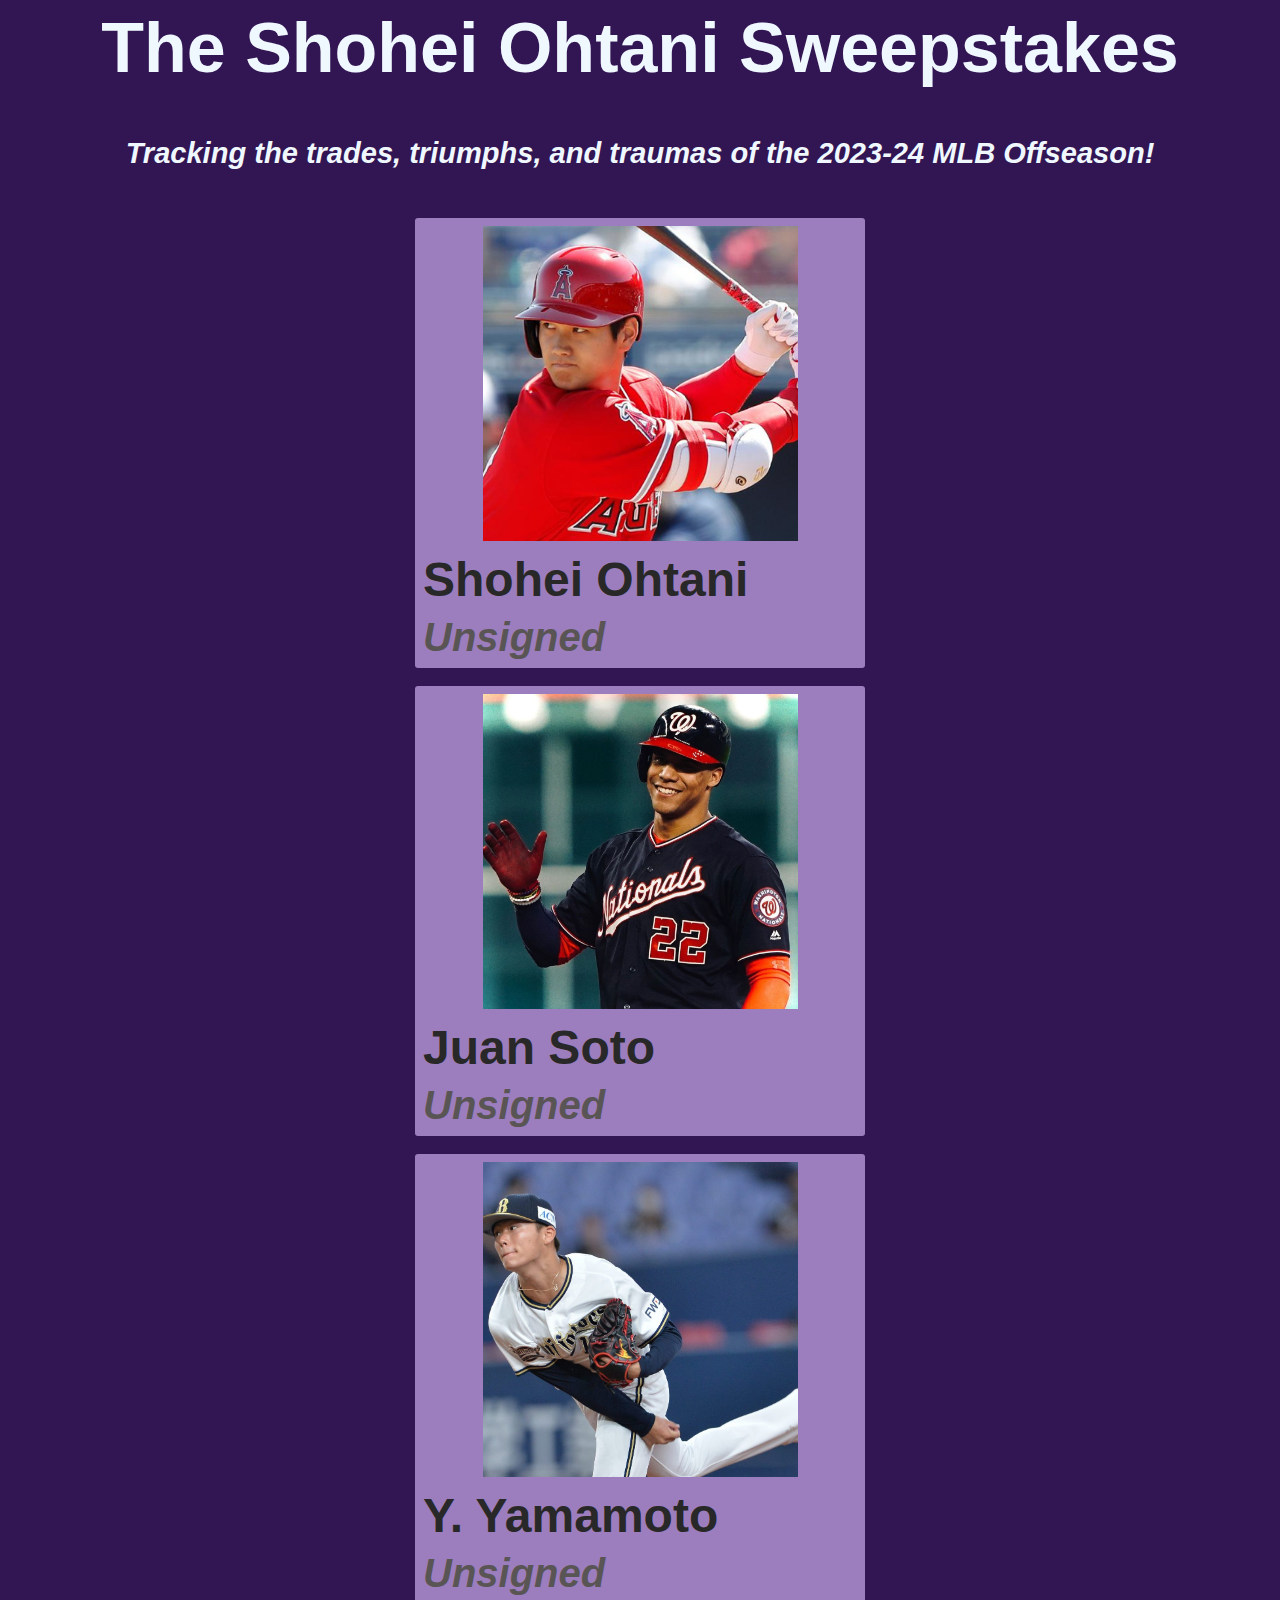
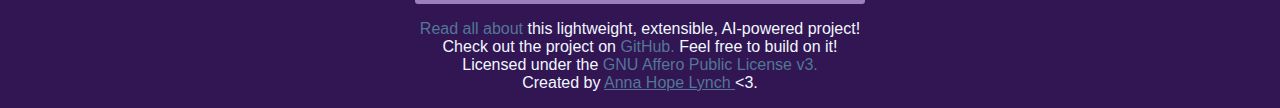
==== html/index.html @ 6c8fa7ea "Initial version before HTML risk" ====
<html>
    <head>
        <title> Shohei Ohtani Sweepstakes </title>

        <link rel="stylesheet" type="text/css" href="styles.css">
        <link rel="icon" type="image/x-icon" href="./favicon.ico">
    </head>
    
    <body>
        <div class="titleBar"> 
            <h1> <b> The Shohei Ohtani Sweepstakes</b> </h1>
            <h5> Tracking the trades, triumphs, and traumas of the 2023-24 MLB Offseason! </h5>
        </div>

        <div class="playerTile">
            <div class="playerPhoto">
                <img src="./playerPhotos/ohtani.jpg"> </img>
            </div>
            <div class="playerText"">
                <h3>Shohei Ohtani </h3> <h4 id="ohtaniStatus">Unsigned</h4> 
            </div> 
        </div>

        <br>
        <br>
        <div class="playerTile">
            <div class="playerPhoto">
                <img src="./playerPhotos/soto.jpg"> </img>
            </div>
            <div class="playerText">
                <h3> Juan Soto </h3> <h4 id="sotoStatus">Unsigned</h4> 
            </div> 
        </div>

        <br>
        <br>
        <div class="playerTile">
            <div class="playerPhoto">
                <img src="./playerPhotos/yamamoto.jpg"> </img>
            </div>
            <div class="playerText" #id="yamamotoText">
                <h3> Y. Yamamoto </h3> <h4 #id="yamamotoStatus">Unsigned</h4> 
            </div> 
        </div>

        <p> 
            <a hrel="./about/index.html"> Read all about </a> this lightweight, extensible, AI-powered project! <br>
            Check out the project on <a hrel="https://github.com/dreamfunicular/ohtaniSweepstakes">GitHub.</a> Feel free to build on it! <br> 
            Licensed under the <a hrel="https://www.gnu.org/licenses/agpl-3.0.en.html">GNU Affero Public License v3.</a> <br>
            Created by <a href="https://fruitofthefirehose.org/"> Anna Hope Lynch </a> &lt;3.  
        </p>
    </body>
</html>
---- html/styles.css ----
body {
    background-color: rgb(50, 21, 83);
    text-align: center;
}

.titleBar {
    font-family:Impact, Haettenschweiler, 'Arial Narrow Bold', sans-serif;
    font-size: 35px;
    color: aliceblue;
}
.titleBar h5 {
    font-style: italic;
}

p {
    color: aliceblue;
    font-family:Impact, Haettenschweiler, 'Arial Narrow Bold', sans-serif;
}

a {
    color: rgb(82, 119, 151);
}

.playerTile {
    overflow: hidden;
    text-overflow: ellipsis;
    width: 450px;
    height: 450px;
    background-color: rgb(156, 126, 190);   
    position: relative;
    display: inline-block;
    text-align: center;
    border-radius: 3px;
}

.playerTile:hover {
    box-shadow: 0 0 5px #ffffff;
}

.playerPhoto {
    background-color: rgb(206, 183, 233);
    display: inline-block;
    width: auto;
    height: 70%;
    margin: 8px;
    aspect-ratio: 1;
}

.playerText {
    font-family: Arial, Helvetica, sans-serif;
    height: 30%;
    width: auto;
    text-align: left;
}

h3 {
    text-align: left;
    height: auto;
    font-size: 48px;
    margin: 8px;
    margin-top: 3px;
    color: rgb(41, 40, 40);
}

h4 {
    text-align: left;
    height: auto;
    font-size: 40px;
    margin: 8px;
    color: rgb(90, 85, 85);
    font-style: italic;
    text-overflow: clip;
}

img {
    object-fit: cover;
    aspect-ratio: 1;
    height: 100%;   
    width: 100%;
}
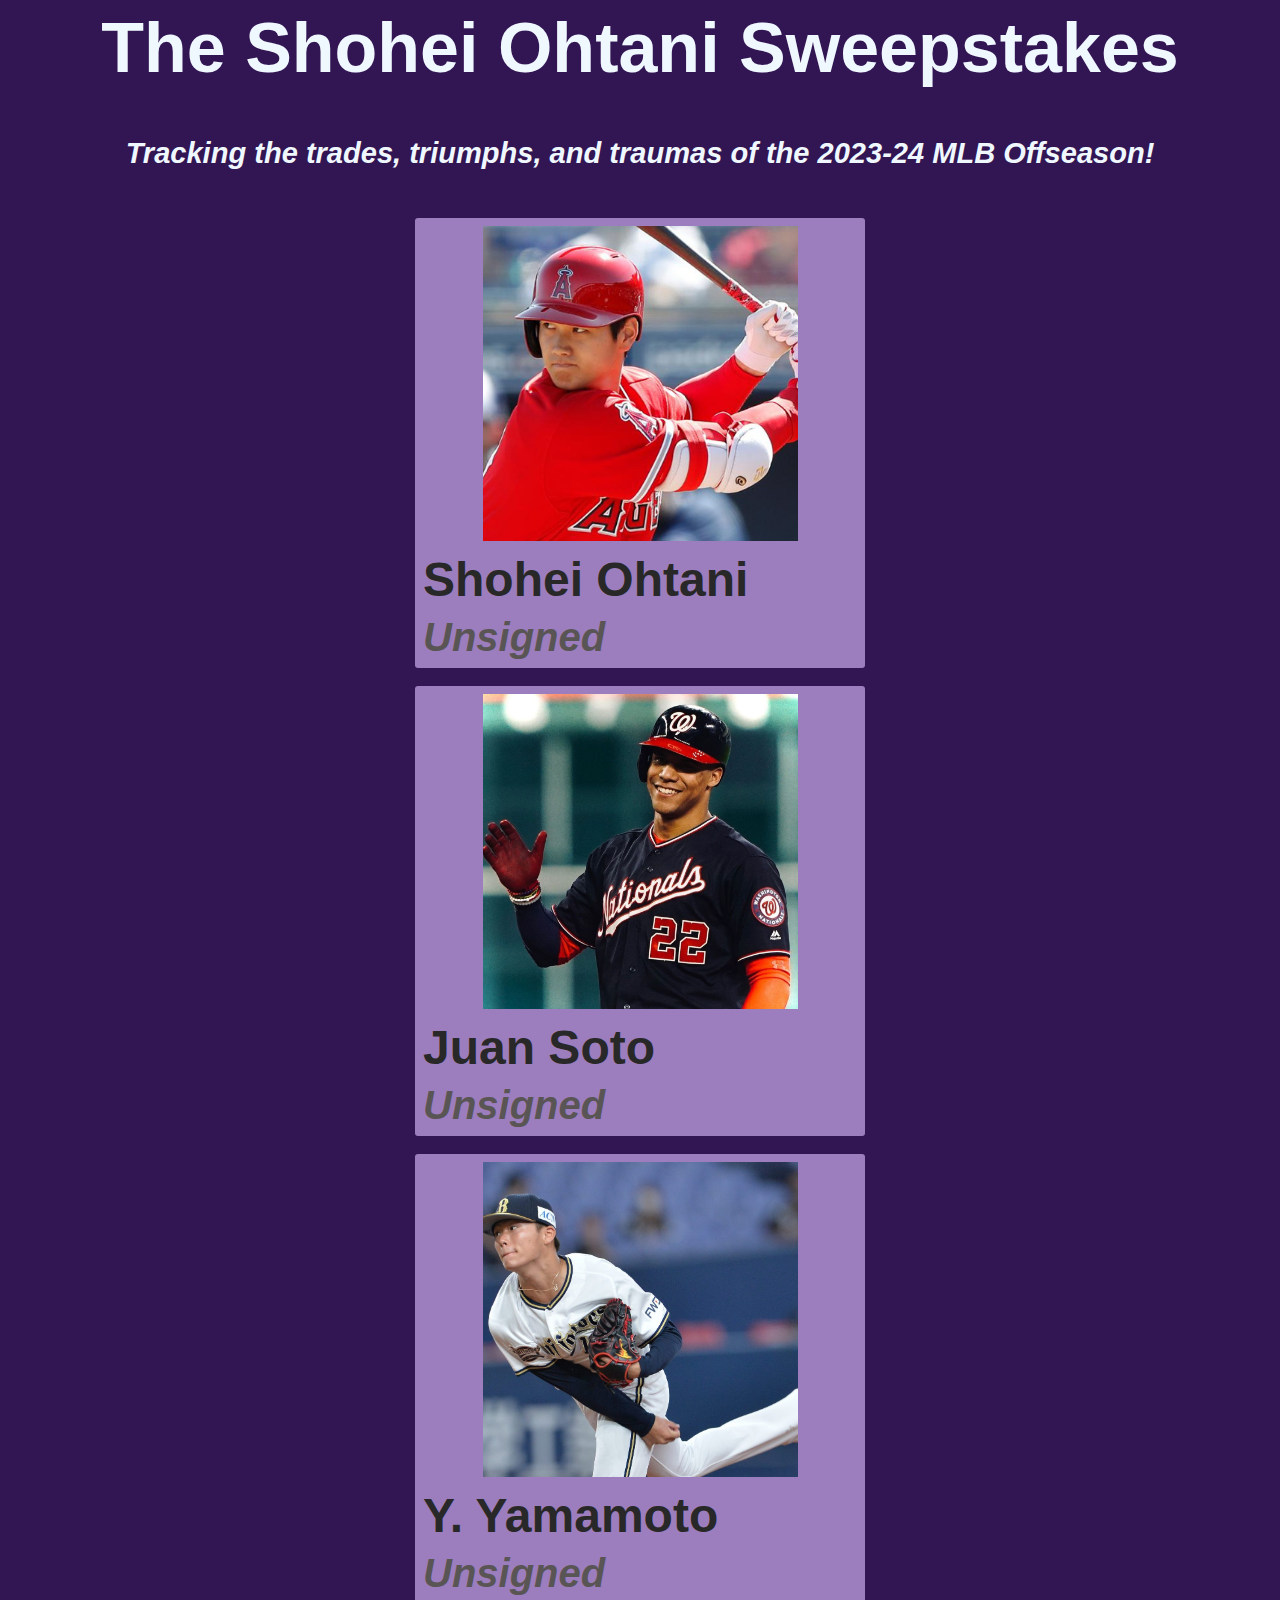
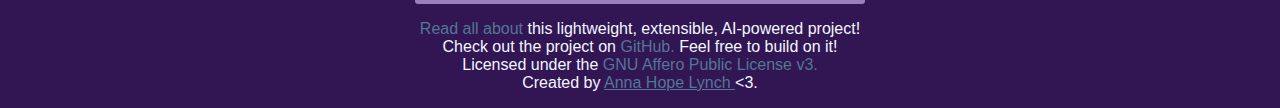
==== commit 7d5113cd: "Before OpenAI migration" ====
--- a/html/index.html
+++ b/html/index.html
@@ -1,53 +1,87 @@
 <html>
-    <head>
-        <title> Shohei Ohtani Sweepstakes </title>
-
-        <link rel="stylesheet" type="text/css" href="styles.css">
-        <link rel="icon" type="image/x-icon" href="./favicon.ico">
-    </head>
-    
-    <body>
-        <div class="titleBar"> 
-            <h1> <b> The Shohei Ohtani Sweepstakes</b> </h1>
-            <h5> Tracking the trades, triumphs, and traumas of the 2023-24 MLB Offseason! </h5>
-        </div>
-
-        <div class="playerTile">
-            <div class="playerPhoto">
-                <img src="./playerPhotos/ohtani.jpg"> </img>
-            </div>
-            <div class="playerText"">
-                <h3>Shohei Ohtani </h3> <h4 id="ohtaniStatus">Unsigned</h4> 
-            </div> 
-        </div>
-
-        <br>
-        <br>
-        <div class="playerTile">
-            <div class="playerPhoto">
-                <img src="./playerPhotos/soto.jpg"> </img>
-            </div>
-            <div class="playerText">
-                <h3> Juan Soto </h3> <h4 id="sotoStatus">Unsigned</h4> 
-            </div> 
-        </div>
-
-        <br>
-        <br>
-        <div class="playerTile">
-            <div class="playerPhoto">
-                <img src="./playerPhotos/yamamoto.jpg"> </img>
-            </div>
-            <div class="playerText" #id="yamamotoText">
-                <h3> Y. Yamamoto </h3> <h4 #id="yamamotoStatus">Unsigned</h4> 
-            </div> 
-        </div>
-
-        <p> 
-            <a hrel="./about/index.html"> Read all about </a> this lightweight, extensible, AI-powered project! <br>
-            Check out the project on <a hrel="https://github.com/dreamfunicular/ohtaniSweepstakes">GitHub.</a> Feel free to build on it! <br> 
-            Licensed under the <a hrel="https://www.gnu.org/licenses/agpl-3.0.en.html">GNU Affero Public License v3.</a> <br>
-            Created by <a href="https://fruitofthefirehose.org/"> Anna Hope Lynch </a> &lt;3.  
-        </p>
-    </body>
+ <head>
+  <title>
+   Shohei Ohtani Sweepstakes
+  </title>
+  <link href="styles.css" rel="stylesheet" type="text/css"/>
+  <link href="./favicon.ico" rel="icon" type="image/x-icon"/>
+ </head>
+ <body>
+  <div class="titleBar">
+   <h1>
+    <b>
+     The Shohei Ohtani Sweepstakes
+    </b>
+   </h1>
+   <h5>
+    Tracking the trades, triumphs, and traumas of the 2023-24 MLB Offseason!
+   </h5>
+  </div>
+  <div class="playerTile">
+   <div class="playerPhoto">
+    <img src="./playerPhotos/ohtani.jpg"/>
+   </div>
+   <div class="playerText">
+    <h3>
+     Shohei Ohtani
+    </h3>
+    <h4 id="ohtaniStatus">
+        Unsigned
+    </h4>
+   </div>
+  </div>
+  <br/>
+  <br/>
+  <div class="playerTile">
+   <div class="playerPhoto">
+    <img src="./playerPhotos/soto.jpg"/>
+   </div>
+   <div class="playerText">
+    <h3>
+     Juan Soto
+    </h3>
+    <h4 id="sotoStatus">
+     Unsigned
+    </h4>
+   </div>
+  </div>
+  <br/>
+  <br/>
+  <div class="playerTile">
+   <div class="playerPhoto">
+    <img src="./playerPhotos/yamamoto.jpg"/>
+   </div>
+   <div class="playerText">
+    <h3>
+     Y. Yamamoto
+    </h3>
+    <h4 #id="yamamotoStatus">
+     Unsigned
+    </h4>
+   </div>
+  </div>
+  <p>
+   <a hrel="./about/index.html">
+    Read all about
+   </a>
+   this lightweight, extensible, AI-powered project!
+   <br/>
+   Check out the project on
+   <a hrel="https://github.com/dreamfunicular/ohtaniSweepstakes">
+    GitHub.
+   </a>
+   Feel free to build on it!
+   <br/>
+   Licensed under the
+   <a hrel="https://www.gnu.org/licenses/agpl-3.0.en.html">
+    GNU Affero Public License v3.
+   </a>
+   <br/>
+   Created by
+   <a href="https://fruitofthefirehose.org/">
+    Anna Hope Lynch
+   </a>
+   &lt;3.
+  </p>
+ </body>
 </html>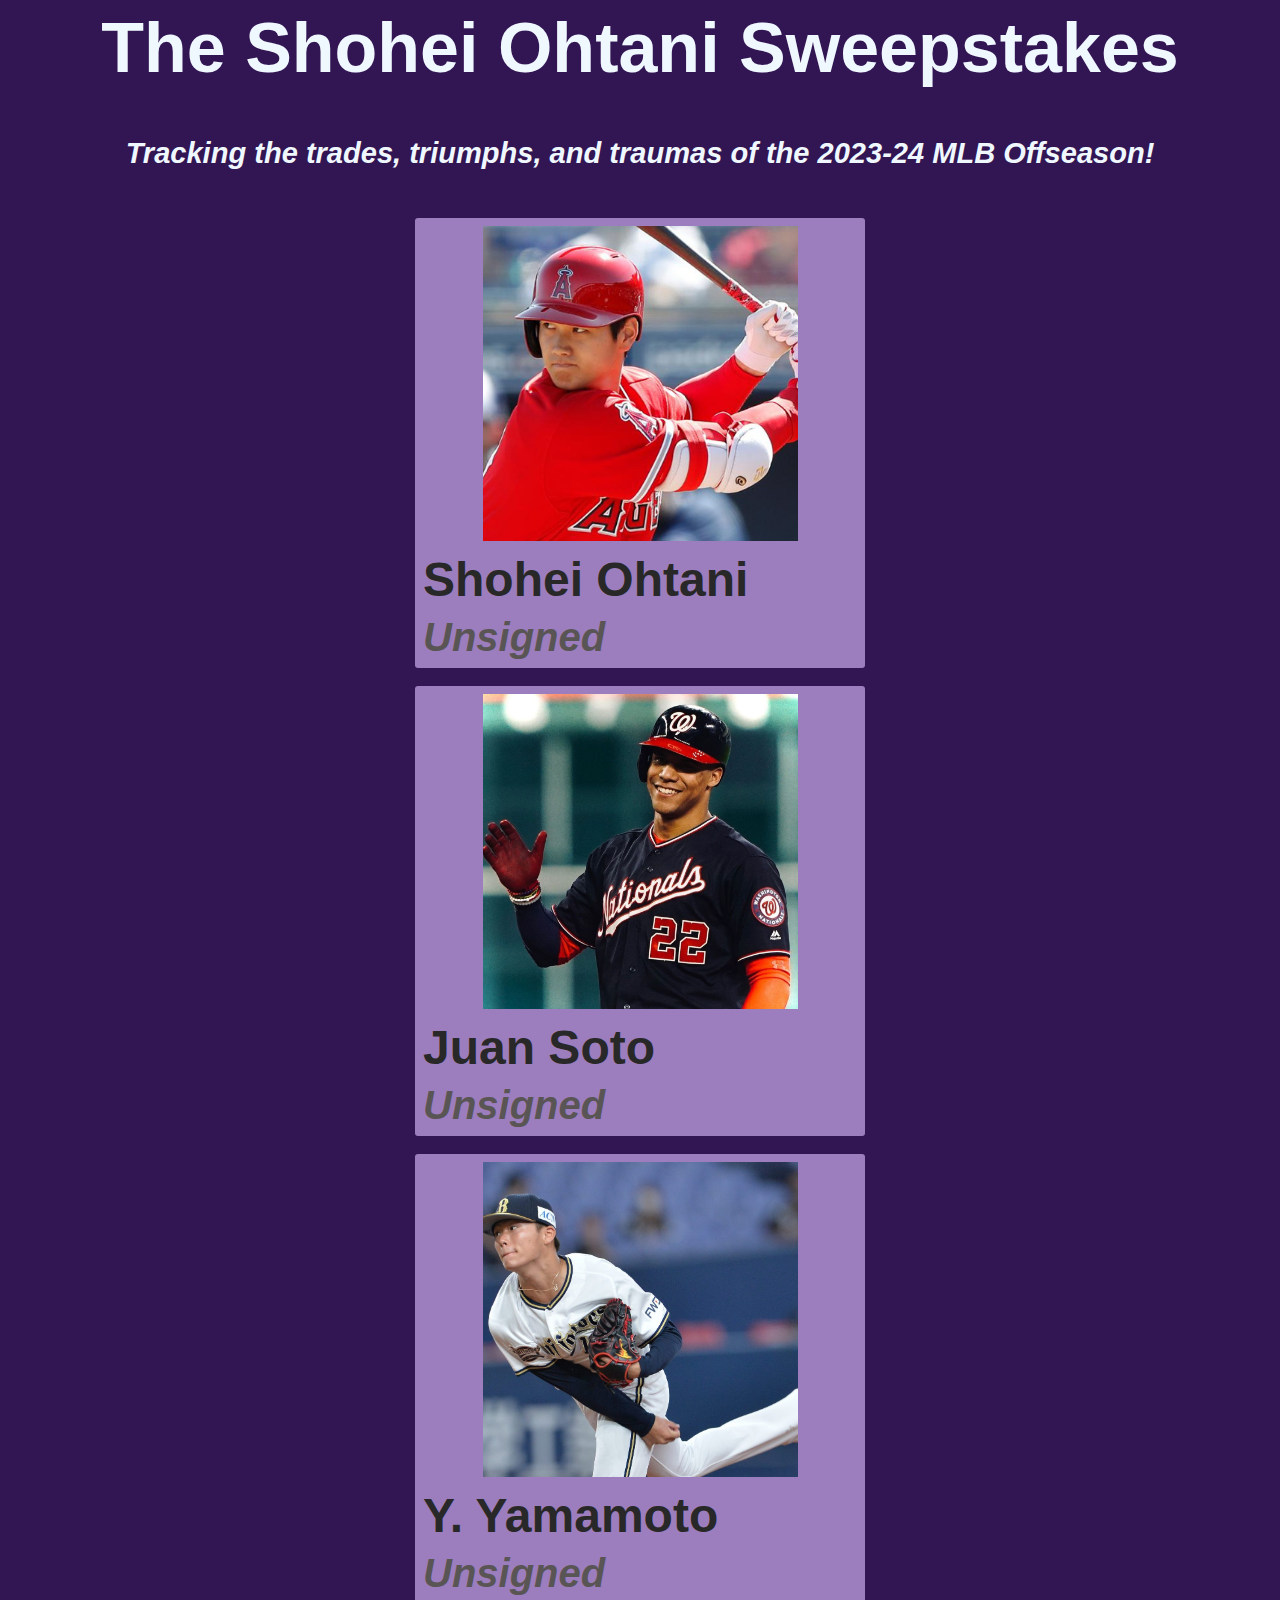
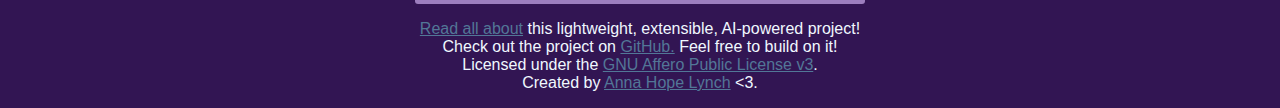
==== commit efb73fc9: "Final update before initial git deployment. Non-stable, non-functioning version." ====
--- a/html/index.html
+++ b/html/index.html
@@ -61,26 +61,22 @@
    </div>
   </div>
   <p>
-   <a hrel="./about/index.html">
-    Read all about
-   </a>
+   <a href="./about/index.html">
+    Read all about</a>
    this lightweight, extensible, AI-powered project!
    <br/>
    Check out the project on
-   <a hrel="https://github.com/dreamfunicular/ohtaniSweepstakes">
-    GitHub.
-   </a>
+   <a href="https://github.com/dreamfunicular/ohtaniSweepstakes">
+    GitHub.</a>
    Feel free to build on it!
    <br/>
    Licensed under the
-   <a hrel="https://www.gnu.org/licenses/agpl-3.0.en.html">
-    GNU Affero Public License v3.
-   </a>
+   <a href="https://www.gnu.org/licenses/agpl-3.0.en.html">
+    GNU Affero Public License v3</a>.
    <br/>
    Created by
    <a href="https://fruitofthefirehose.org/">
-    Anna Hope Lynch
-   </a>
+    Anna Hope Lynch</a>
    &lt;3.
   </p>
  </body>
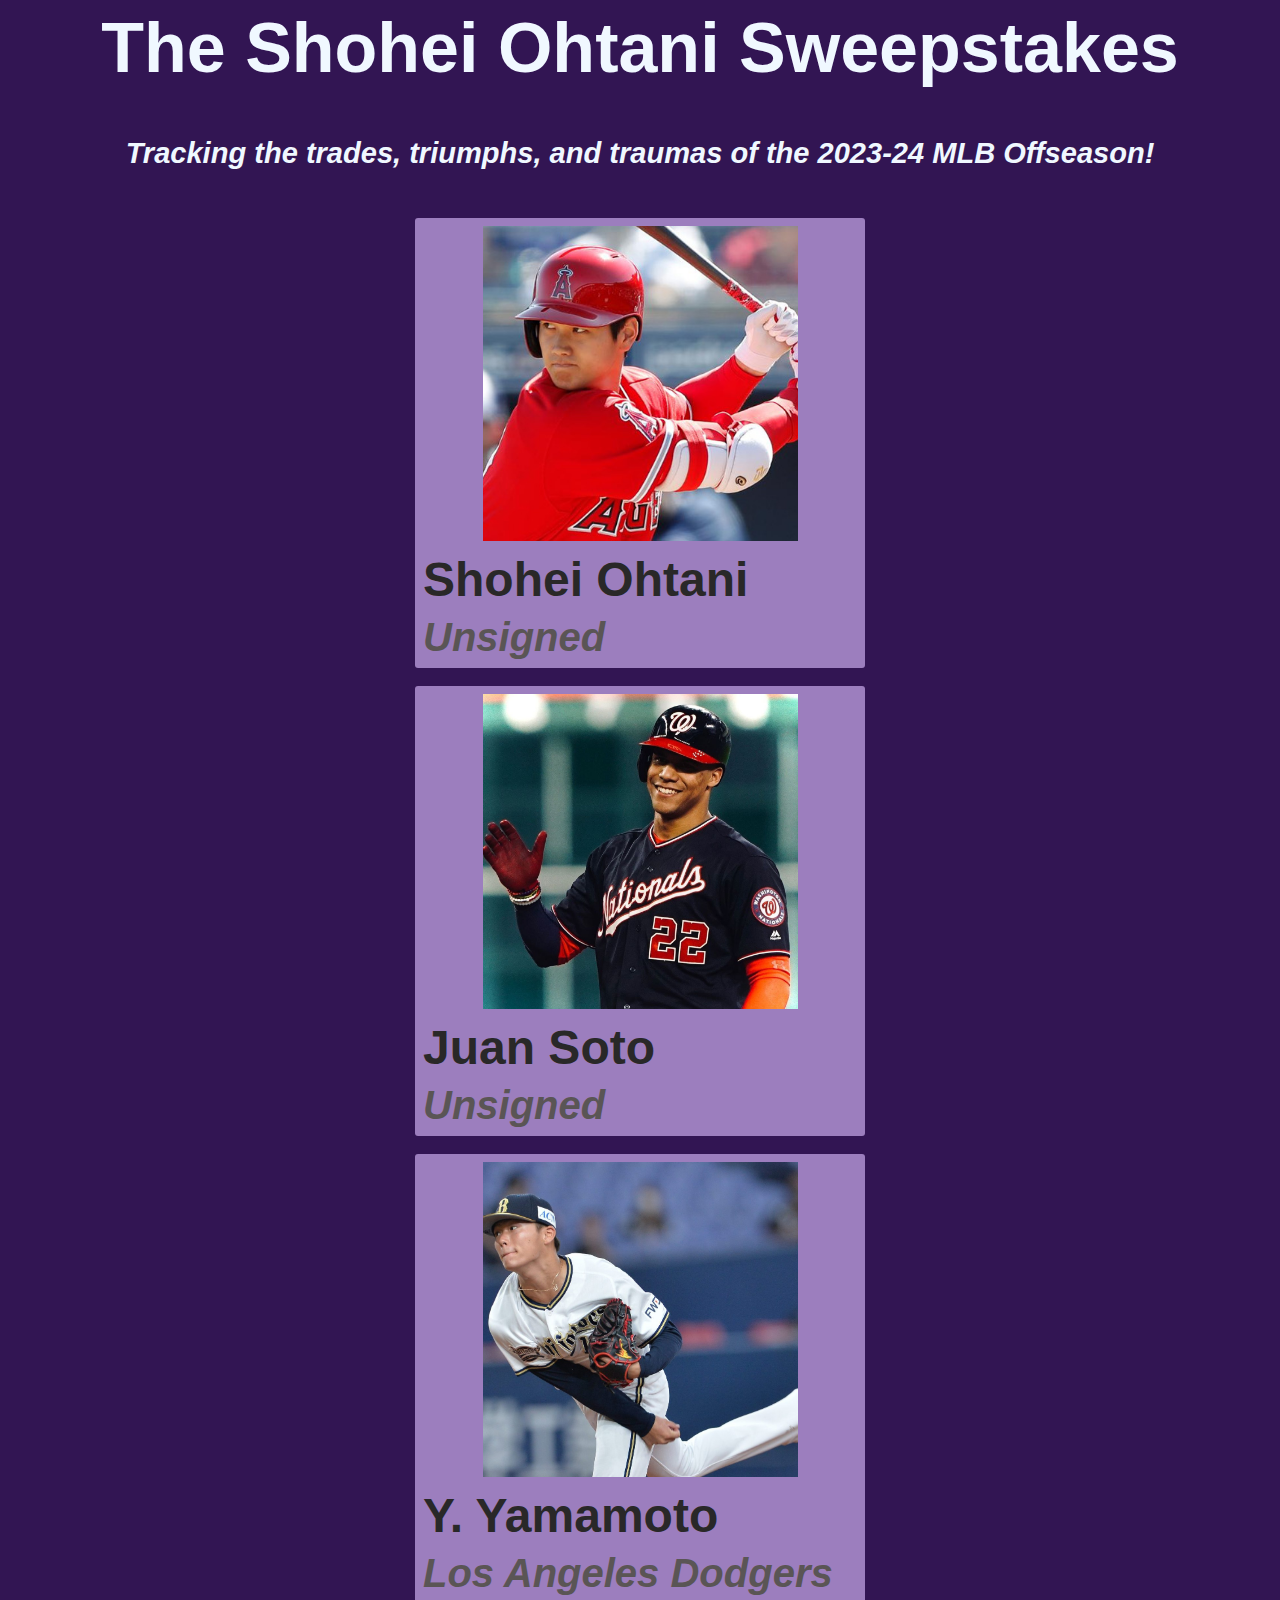
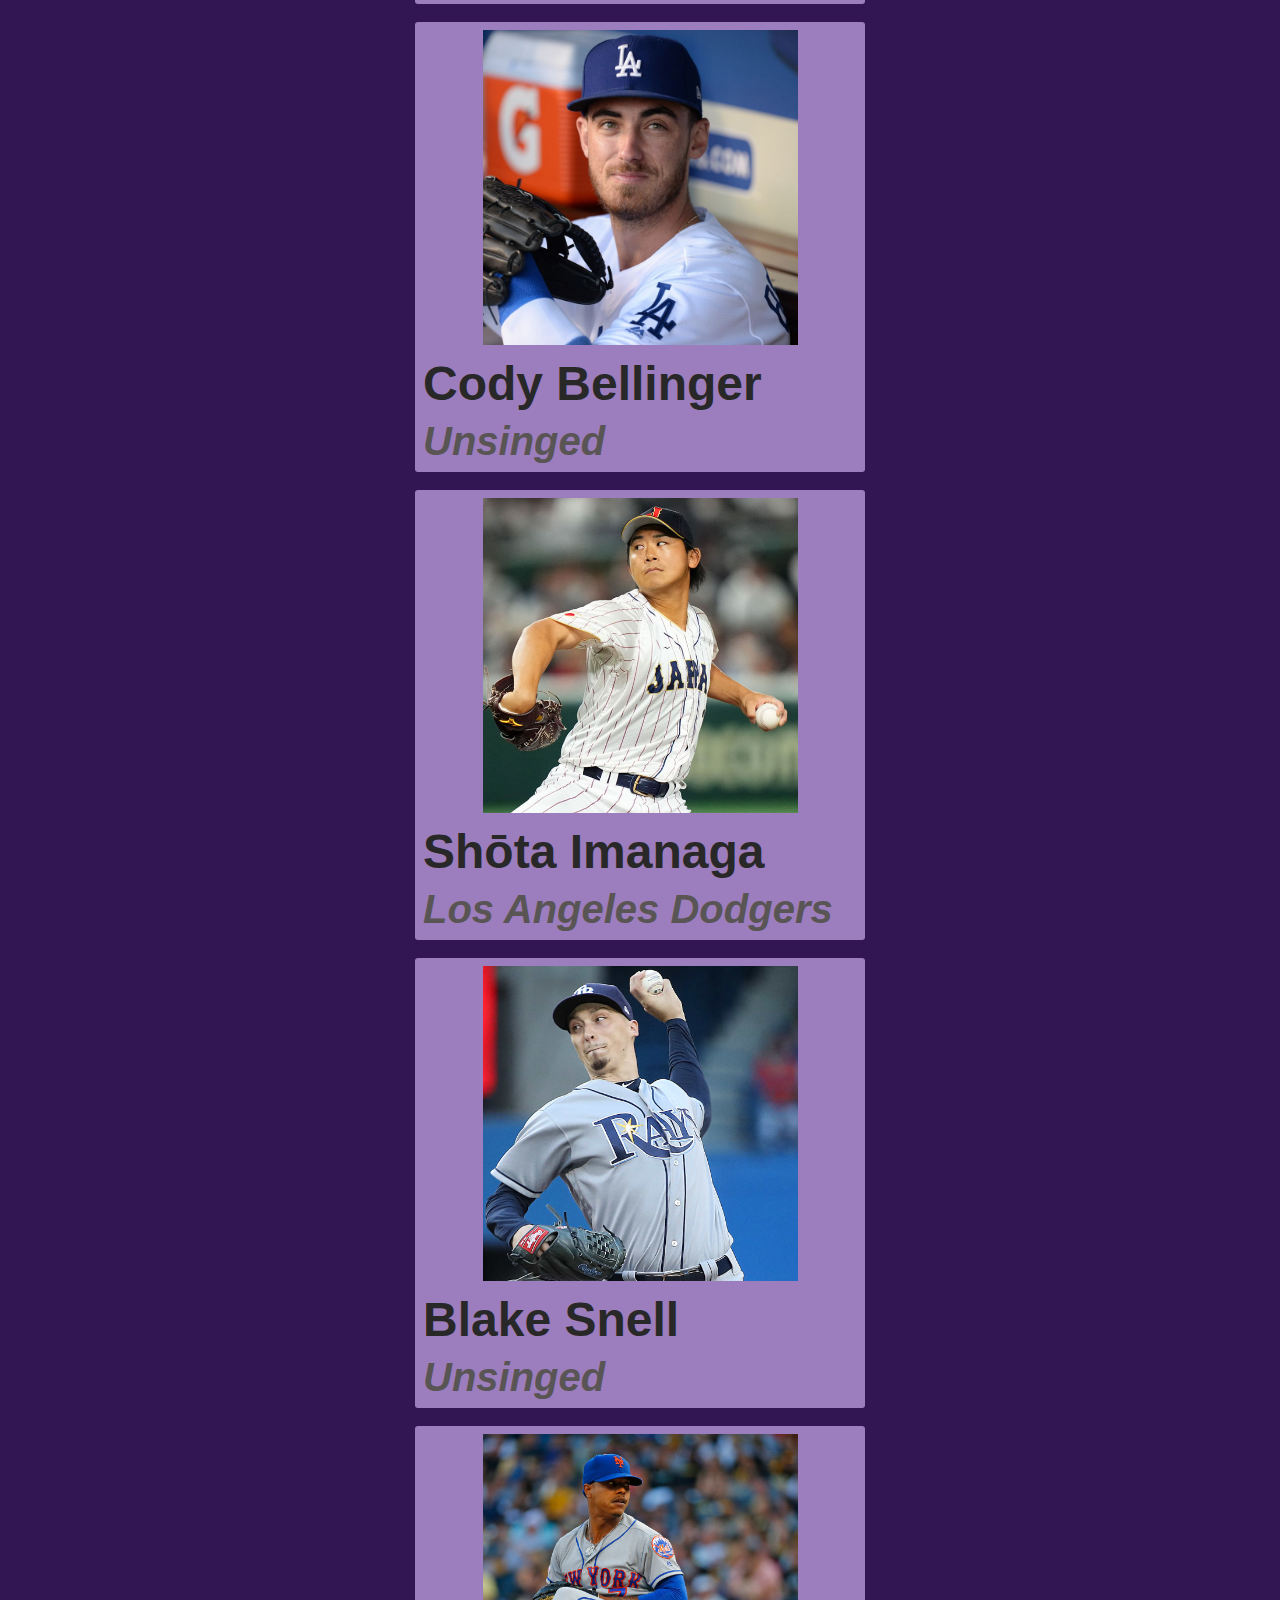
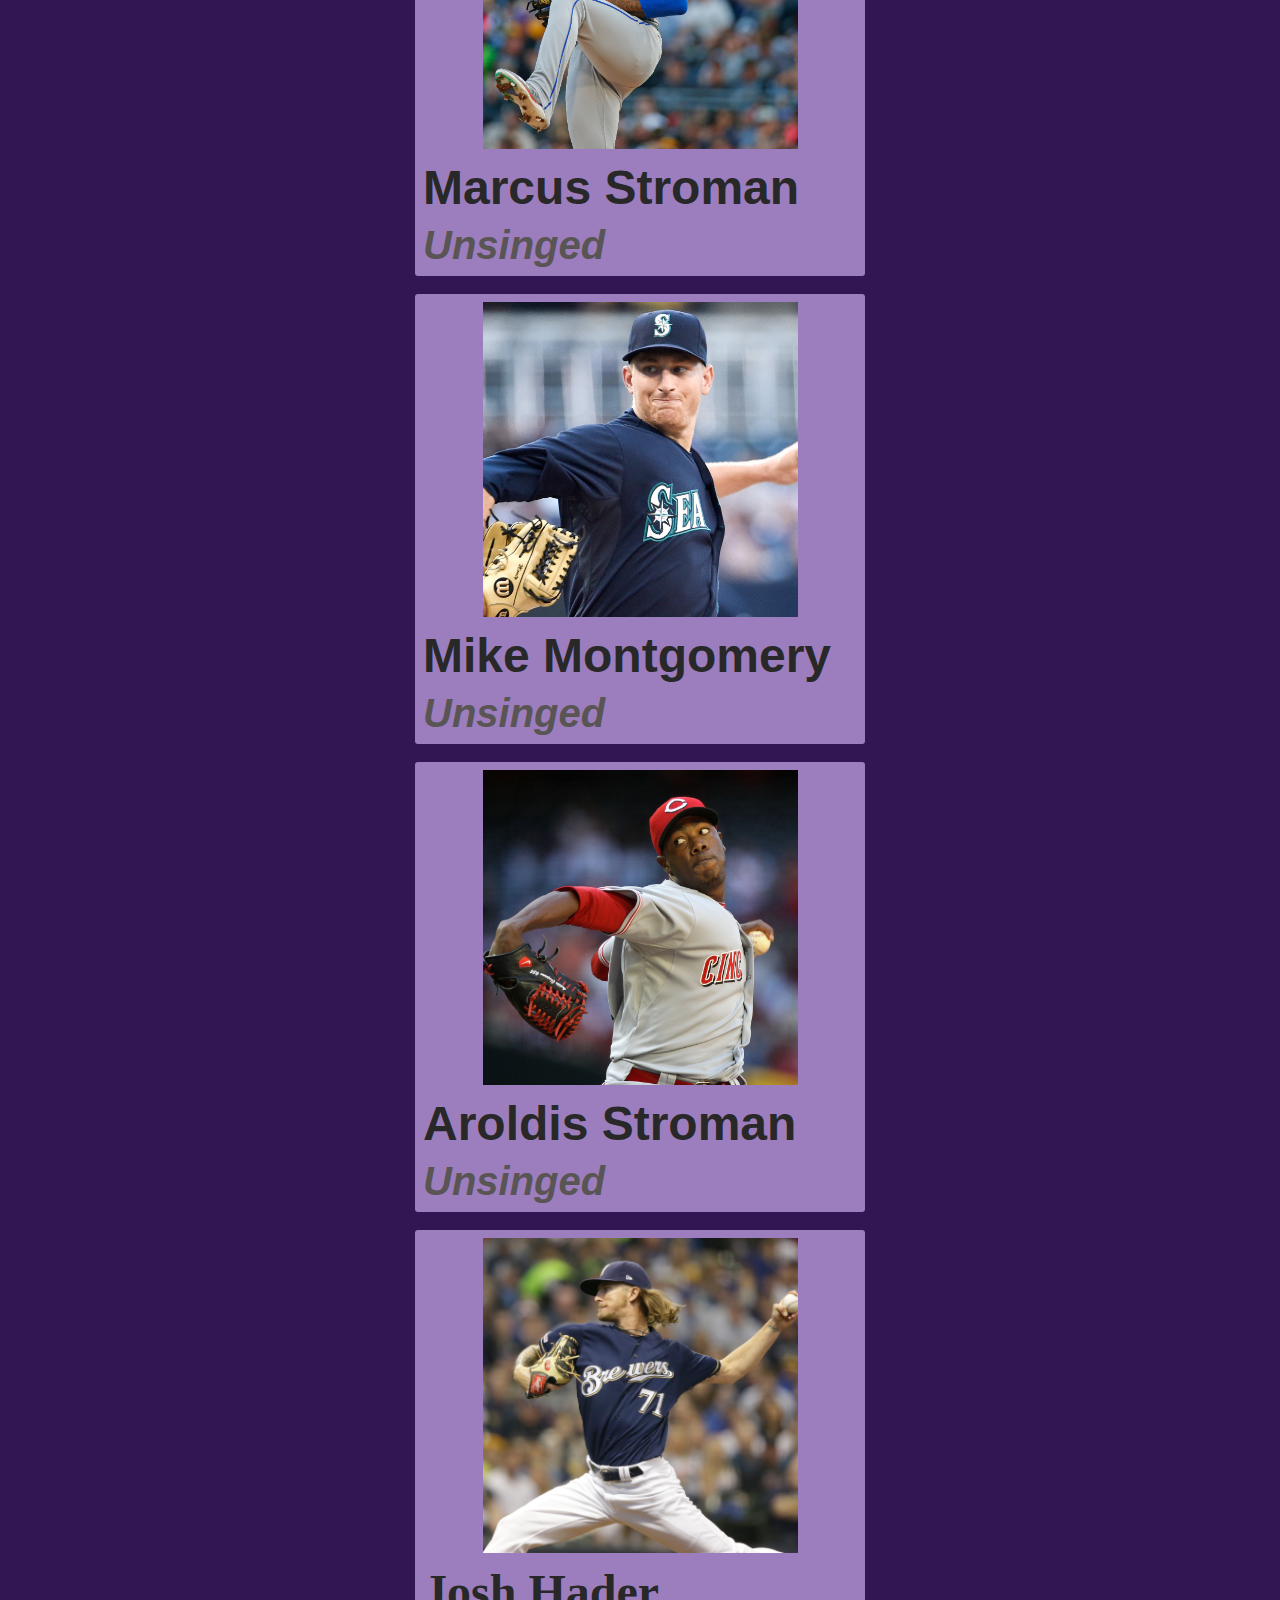
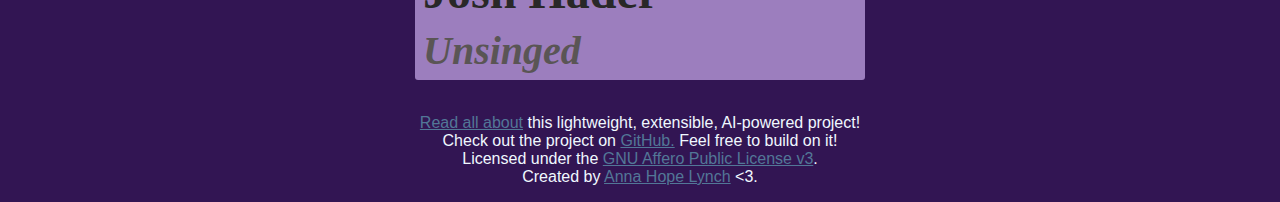
==== commit d0056b3b: "v1.0 Functional version with all initial players." ====
--- a/html/index.html
+++ b/html/index.html
@@ -6,6 +6,7 @@
   <link href="styles.css" rel="stylesheet" type="text/css"/>
   <link href="./favicon.ico" rel="icon" type="image/x-icon"/>
  </head>
+
  <body>
   <div class="titleBar">
    <h1>
@@ -17,6 +18,7 @@
     Tracking the trades, triumphs, and traumas of the 2023-24 MLB Offseason!
    </h5>
   </div>
+
   <div class="playerTile">
    <div class="playerPhoto">
     <img src="./playerPhotos/ohtani.jpg"/>
@@ -56,10 +58,118 @@
      Y. Yamamoto
     </h3>
     <h4 #id="yamamotoStatus">
-     Unsigned
+     Los Angeles Dodgers
     </h4>
    </div>
   </div>
+  <br/>
+  <br/>
+  <div class="playerTile">
+   <div class="playerPhoto">
+    <img src="./playerPhotos/bellinger.jpg"/>
+   </div>
+   <div class="playerText">
+    <h3>
+     Cody Bellinger
+    </h3>
+    <h4 #id="bellingerStatus">
+     Unsinged
+    </h4>
+   </div>
+  </div>
+  <br/>
+  <br/>
+  <div class="playerTile">
+   <div class="playerPhoto">
+    <img src="./playerPhotos/imanaga.jpg"/>
+   </div>
+   <div class="playerText">
+    <h3>
+     Shōta Imanaga
+    </h3>
+    <h4 #id="yamamotoStatus">
+     Los Angeles Dodgers
+    </h4>
+   </div>
+  </div>
+  <br/>
+  <br/>
+  </div>
+  <div class="playerTile">
+   <div class="playerPhoto">
+    <img src="./playerPhotos/snell.jpg"/>
+   </div>
+   <div class="playerText">
+    <h3>
+     Blake Snell
+    </h3>
+    <h4 #id="snellStatus">
+     Unsinged
+    </h4>
+   </div>
+  </div>
+  <br/>
+  <br/>
+  <div class="playerTile">
+   <div class="playerPhoto">
+    <img src="./playerPhotos/stroman.jpg"/>
+   </div>
+   <div class="playerText">
+    <h3>
+     Marcus Stroman
+    </h3>
+    <h4 #id="stromanStatus">
+     Unsinged
+    </h4>
+   </div>
+  </div>
+  <br/>
+  <br/>
+  <div class="playerTile">
+   <div class="playerPhoto">
+    <img src="./playerPhotos/montgomery.jpg"/>
+   </div>
+   <div class="playerText">
+    <h3>
+     Mike Montgomery
+    </h3>
+    <h4 #id="stromanStatus">
+     Unsinged
+    </h4>
+   </div>
+  </div>
+  <br/>
+  <br/>
+  <div class="playerTile">
+   <div class="playerPhoto">
+    <img src="./playerPhotos/chapman.jpg"/>
+   </div>
+   <div class="playerText">
+    <h3>
+     Aroldis Stroman
+    </h3>
+    <h4 #id="chapmanStatus">
+     Unsinged
+    </h4>
+   </div>
+  </div>
+  <br/>
+  <br/>
+  <div class="playerTile">
+   <div class="playerPhoto">
+    <img src="./playerPhotos/hader.jpg"/>
+   </div>
+   <div class="haderText">
+    <h3>
+     Josh Hader
+    </h3>
+    <h4 #id="stromanStatus">
+     Unsinged
+    </h4>
+   </div>
+  </div>
+  <br/>
+  <br/>
   <p>
    <a href="./about/index.html">
     Read all about</a>
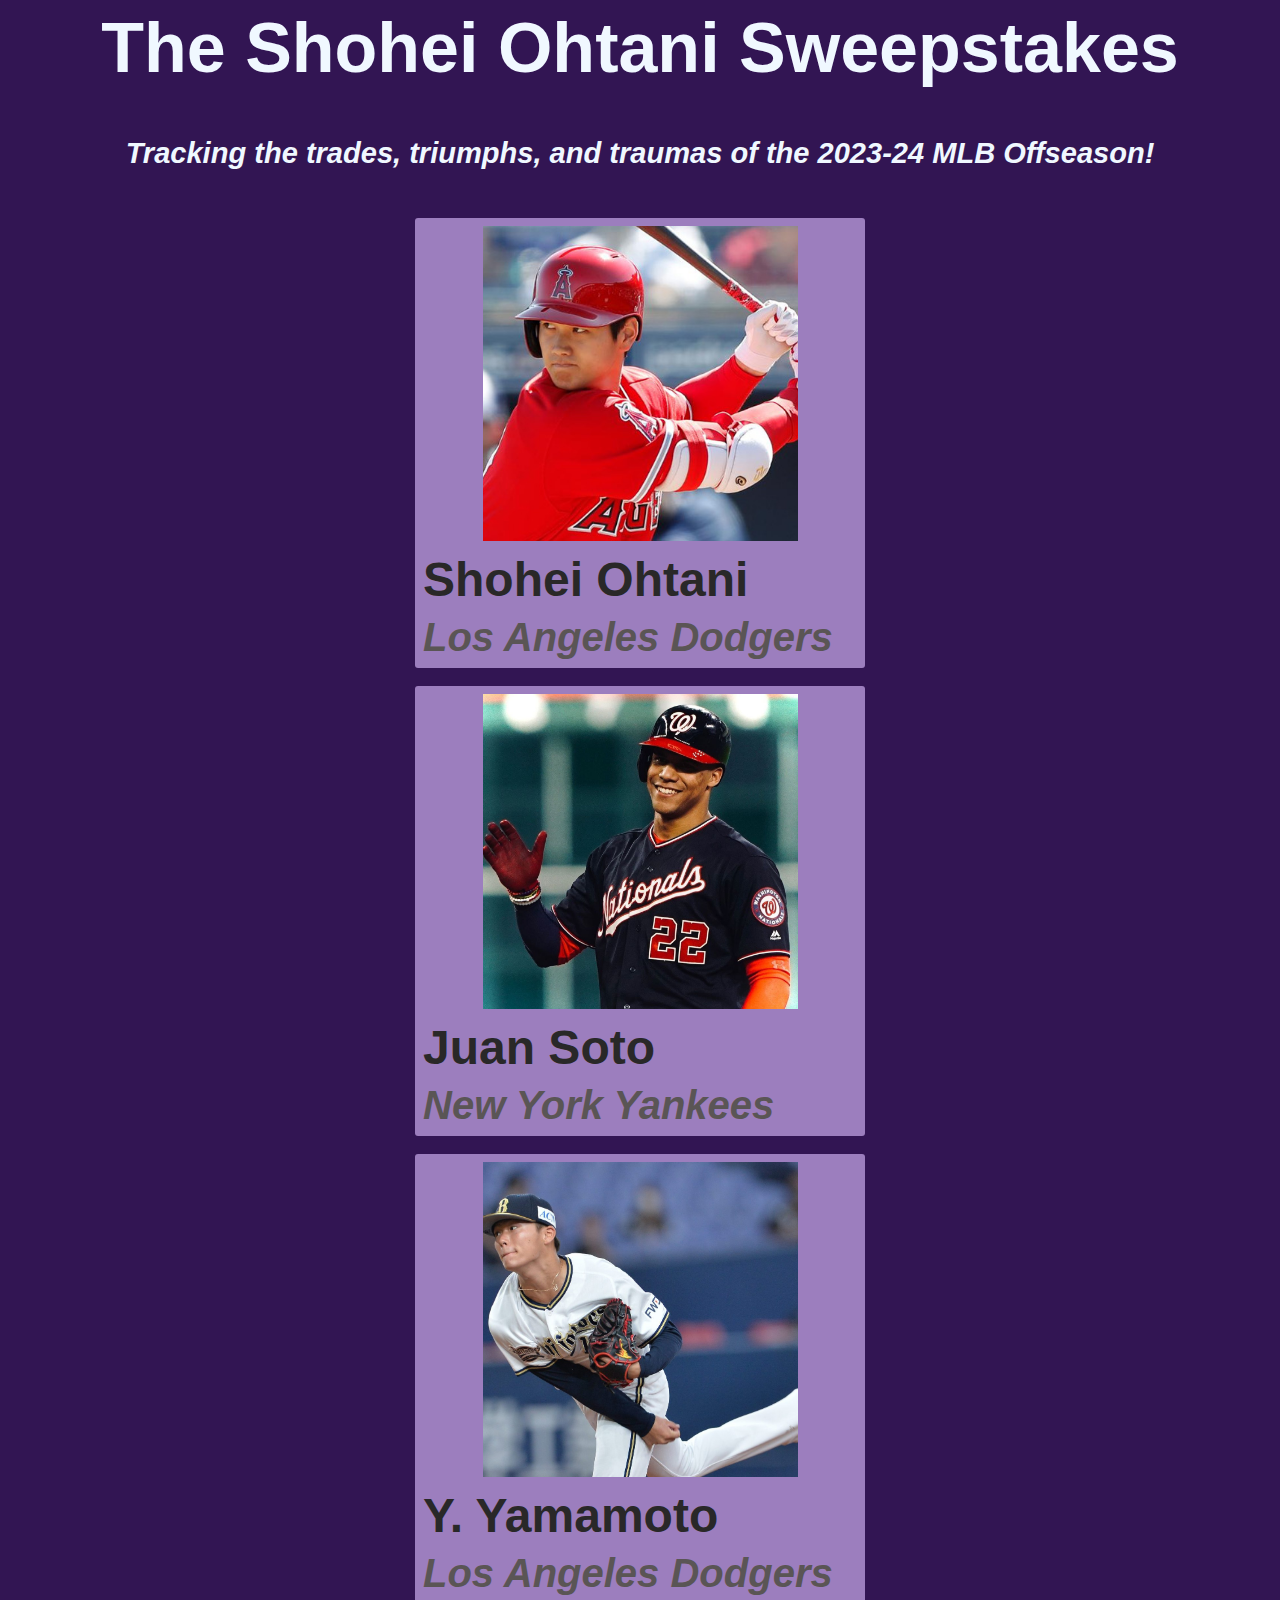
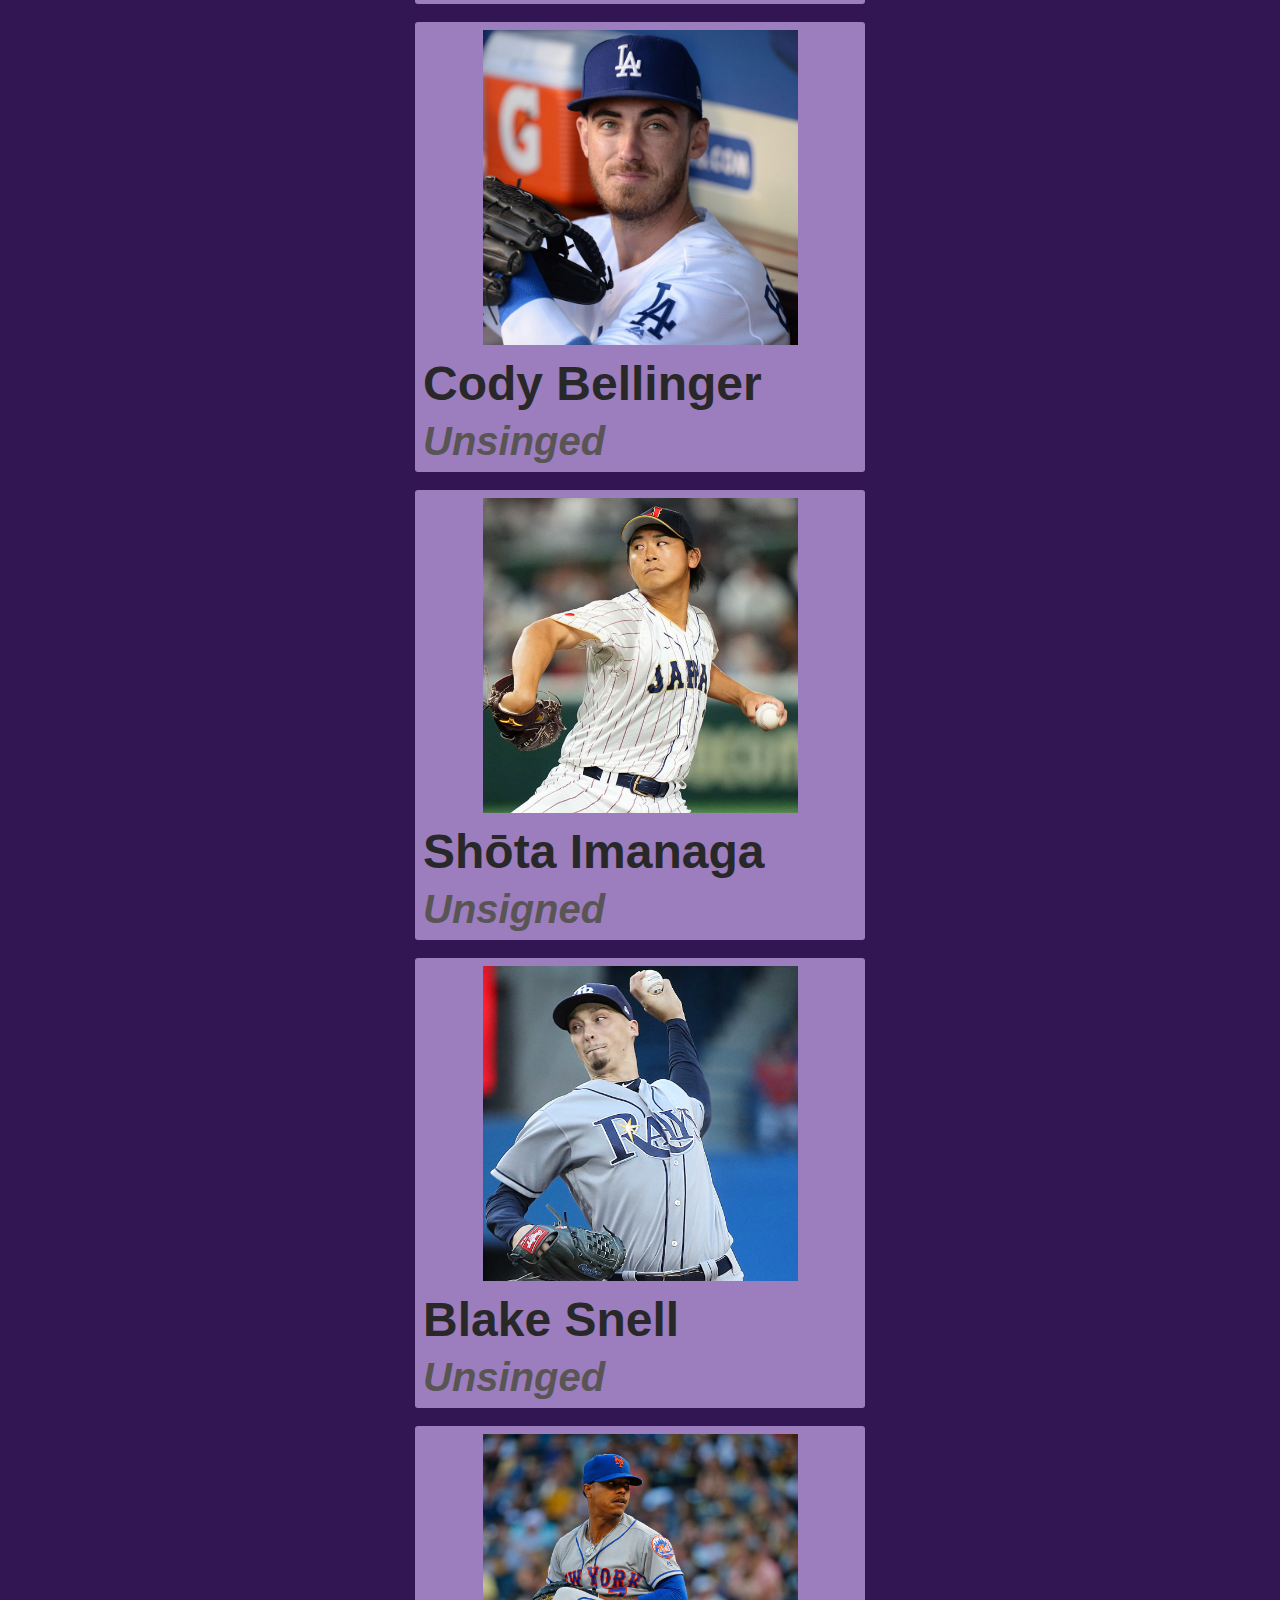
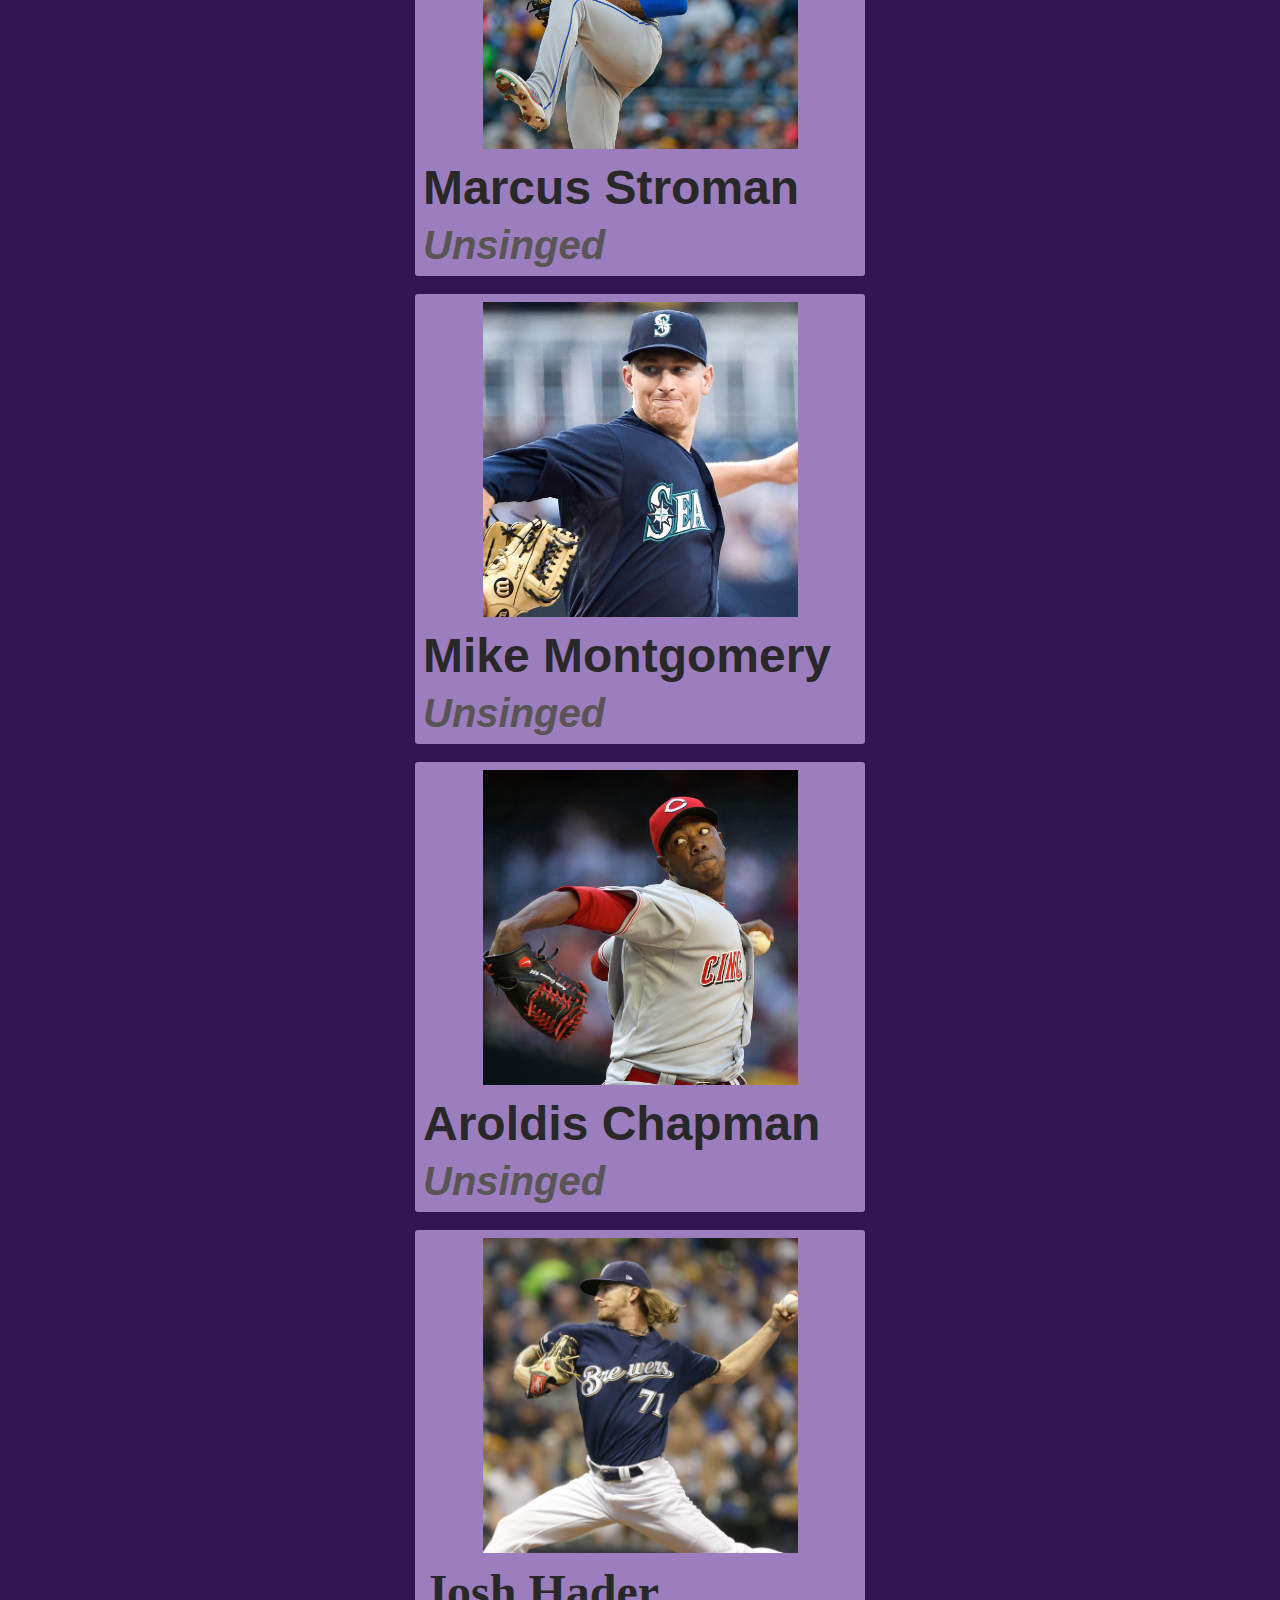
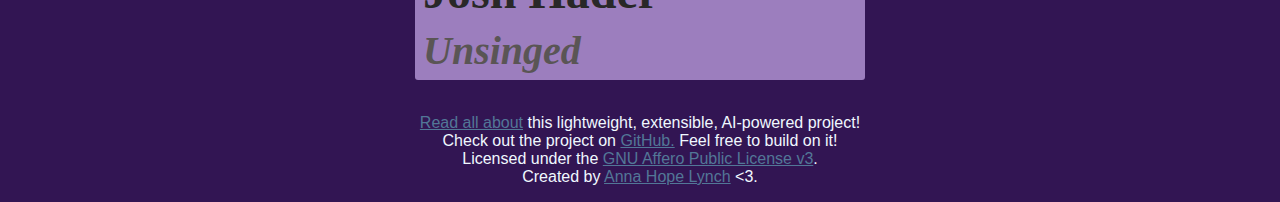
==== commit 1b0652bc: "Signing corrections" ====
--- a/html/index.html
+++ b/html/index.html
@@ -28,7 +28,7 @@
      Shohei Ohtani
     </h3>
     <h4 id="ohtaniStatus">
-        Unsigned
+        Los Angeles Dodgers
     </h4>
    </div>
   </div>
@@ -43,7 +43,7 @@
      Juan Soto
     </h3>
     <h4 id="sotoStatus">
-     Unsigned
+     New York Yankees
     </h4>
    </div>
   </div>
@@ -87,8 +87,8 @@
     <h3>
      Shōta Imanaga
     </h3>
-    <h4 #id="yamamotoStatus">
-     Los Angeles Dodgers
+    <h4 #id="imanagaStatus">
+     Unsigned
     </h4>
    </div>
   </div>
@@ -133,7 +133,7 @@
     <h3>
      Mike Montgomery
     </h3>
-    <h4 #id="stromanStatus">
+    <h4 #id="montgomeryStatus">
      Unsinged
     </h4>
    </div>
@@ -146,7 +146,7 @@
    </div>
    <div class="playerText">
     <h3>
-     Aroldis Stroman
+     Aroldis Chapman
     </h3>
     <h4 #id="chapmanStatus">
      Unsinged
@@ -163,7 +163,7 @@
     <h3>
      Josh Hader
     </h3>
-    <h4 #id="stromanStatus">
+    <h4 #id="haderStatus">
      Unsinged
     </h4>
    </div>
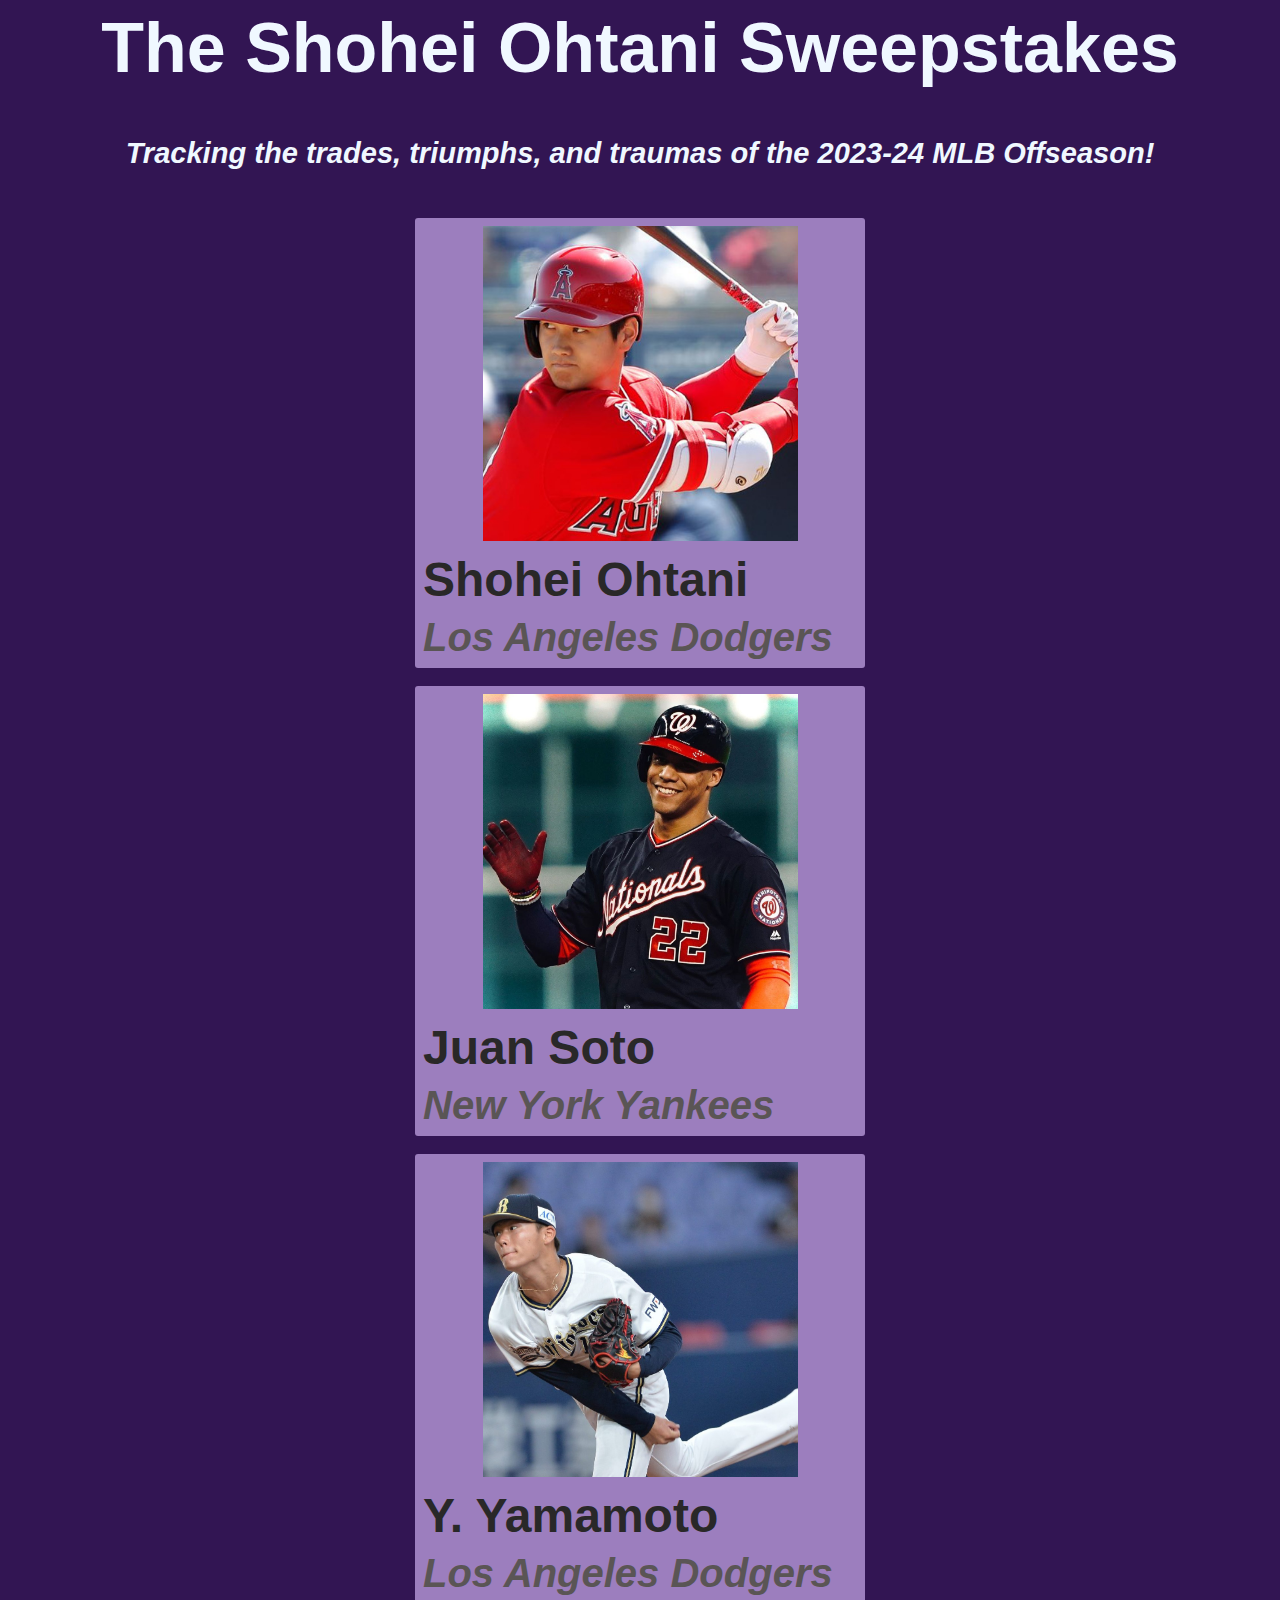
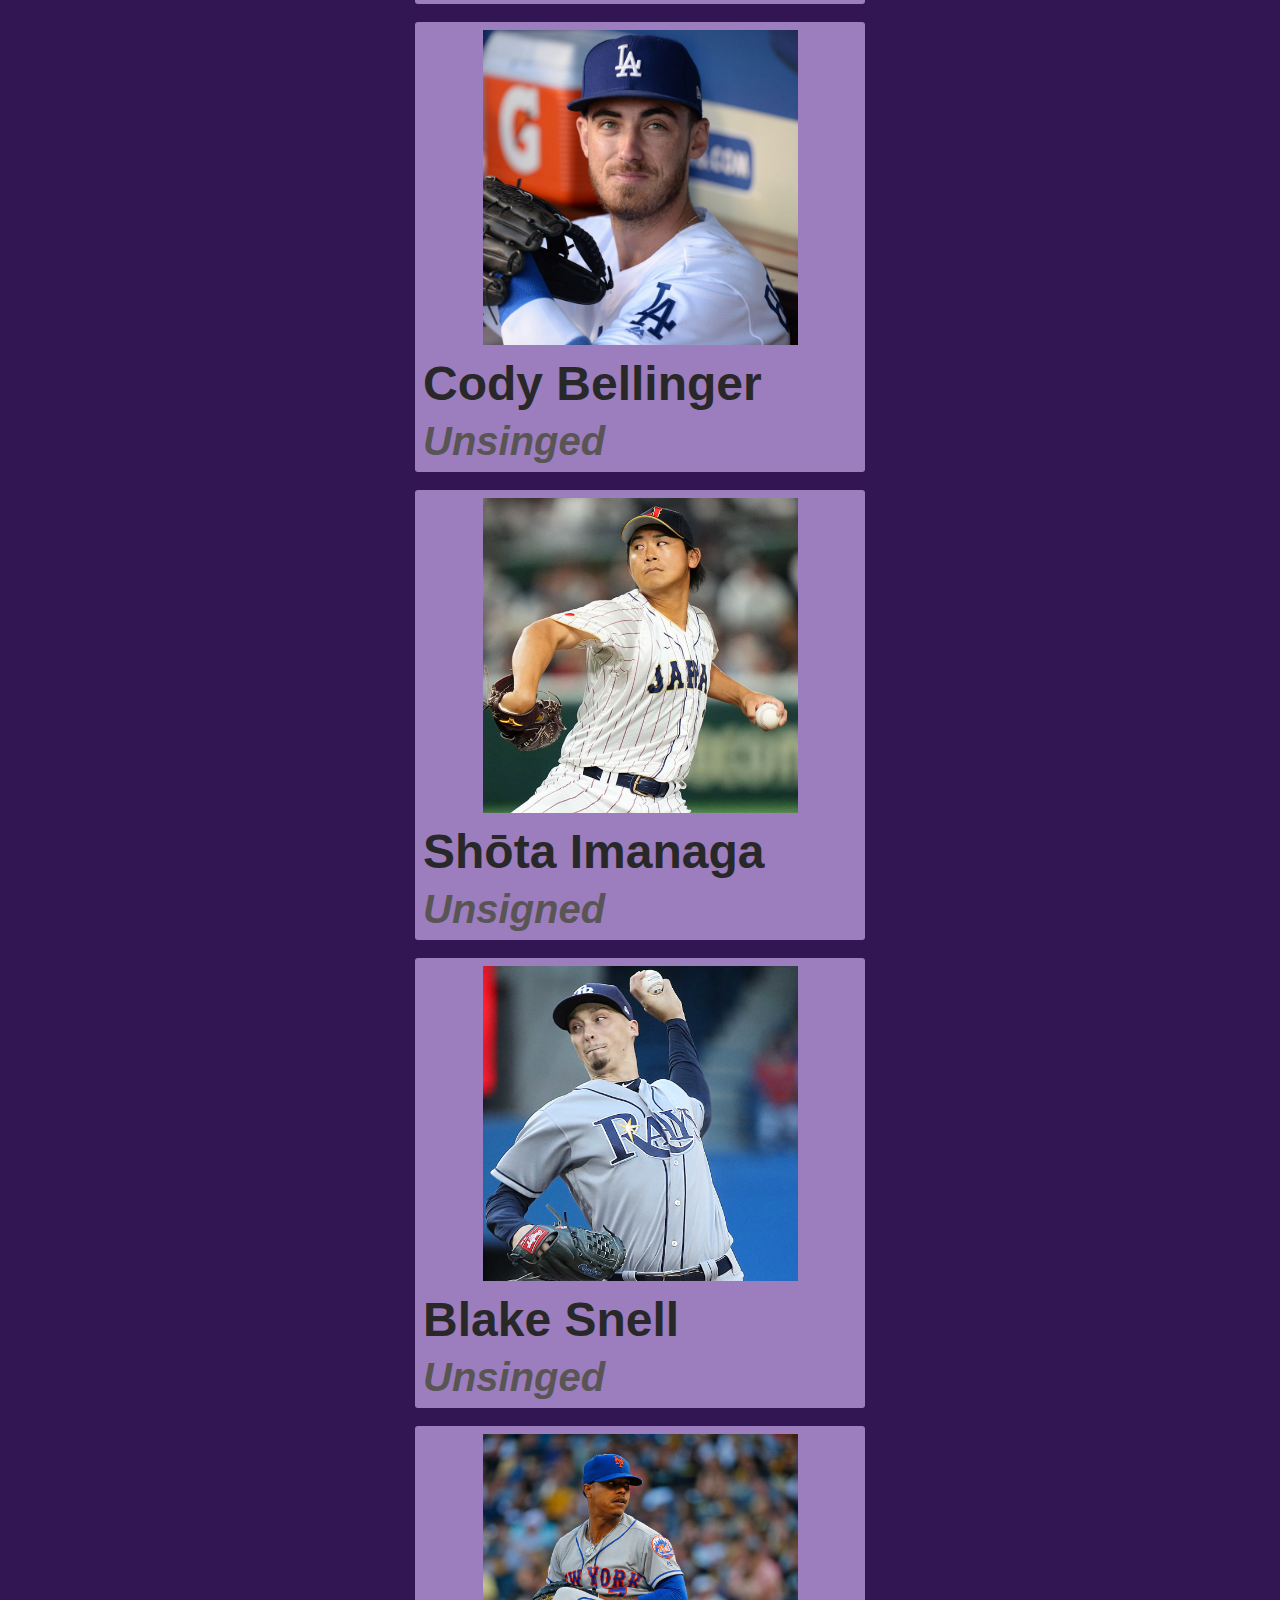
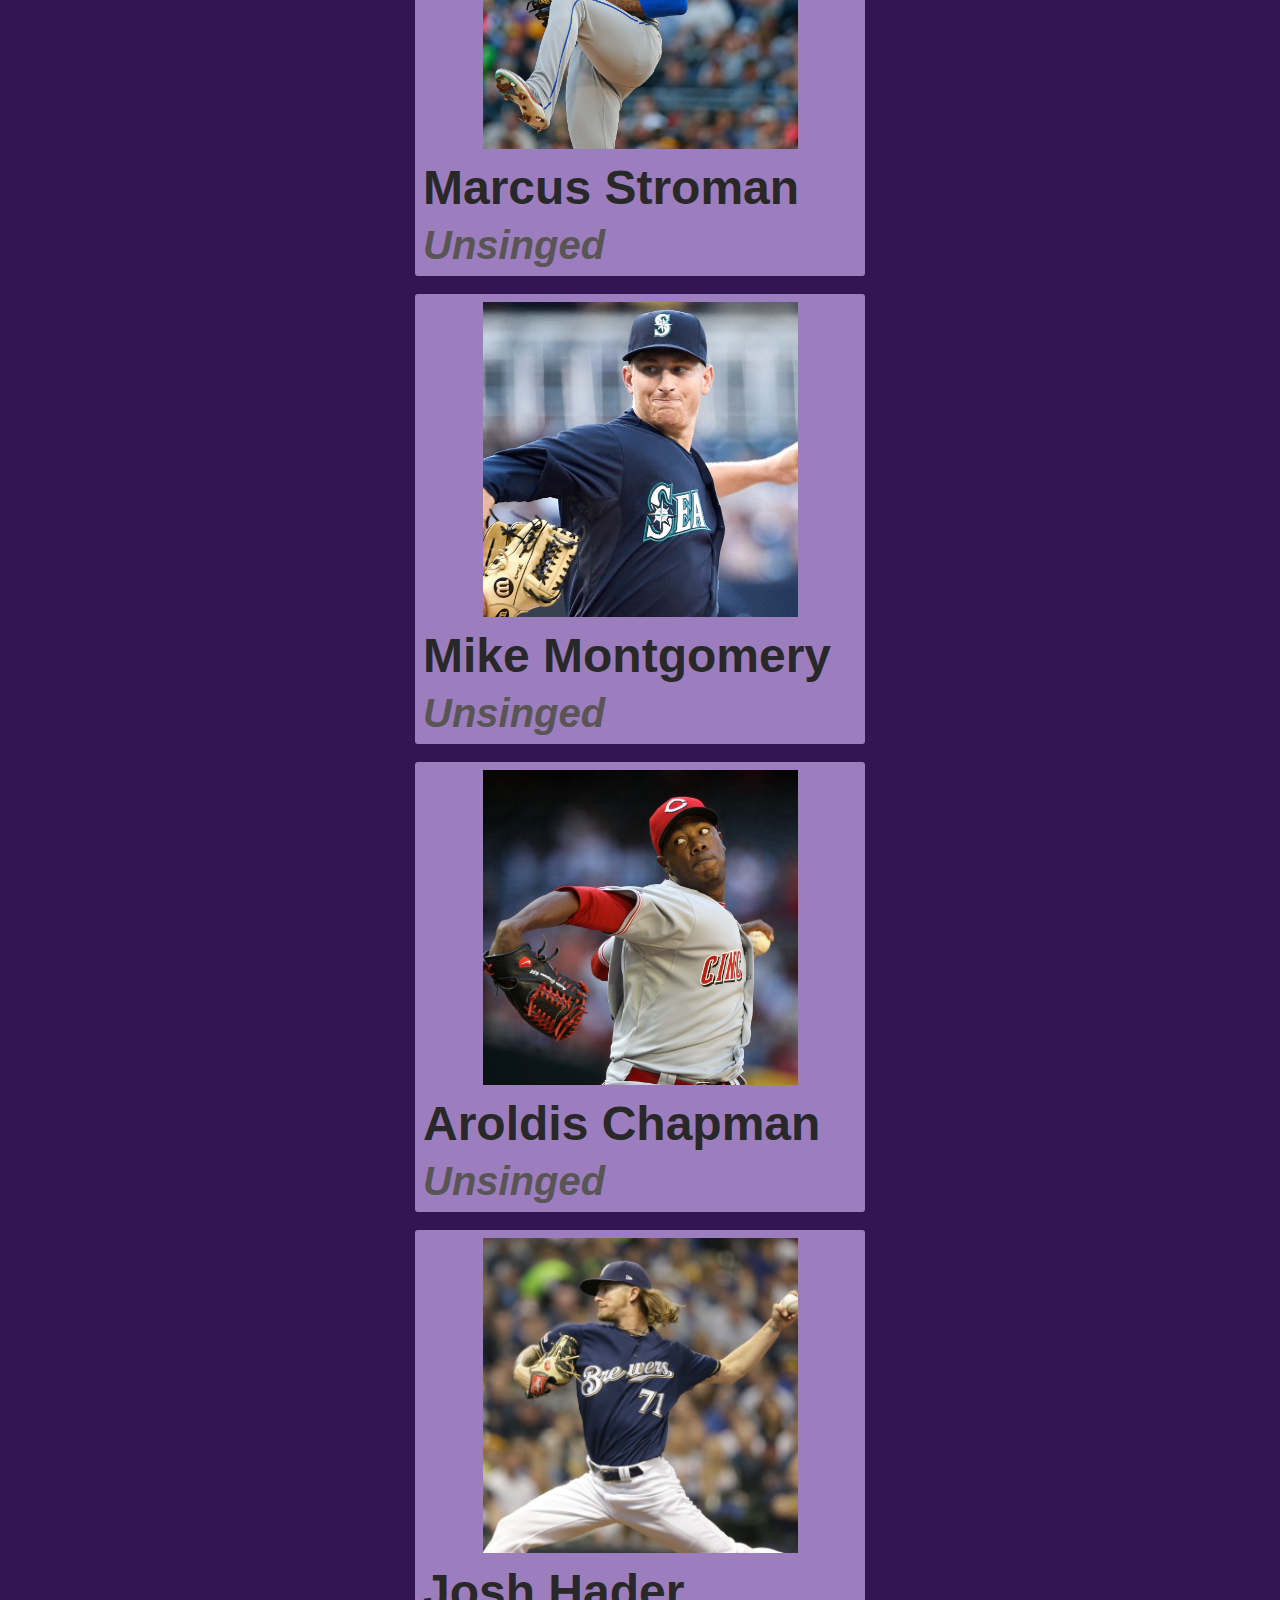
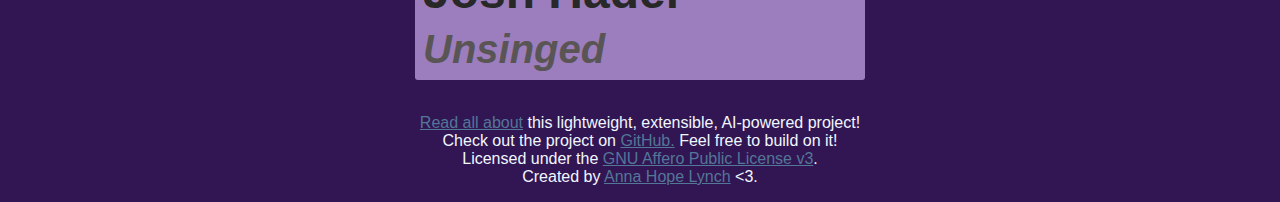
==== commit a93dadb5: "CSS Correction" ====
--- a/html/index.html
+++ b/html/index.html
@@ -155,11 +155,11 @@
   </div>
   <br/>
   <br/>
-  <div class="playerTile">
+  <div class="playerTile"> 
    <div class="playerPhoto">
     <img src="./playerPhotos/hader.jpg"/>
    </div>
-   <div class="haderText">
+   <div class="playerText">
     <h3>
      Josh Hader
     </h3>
